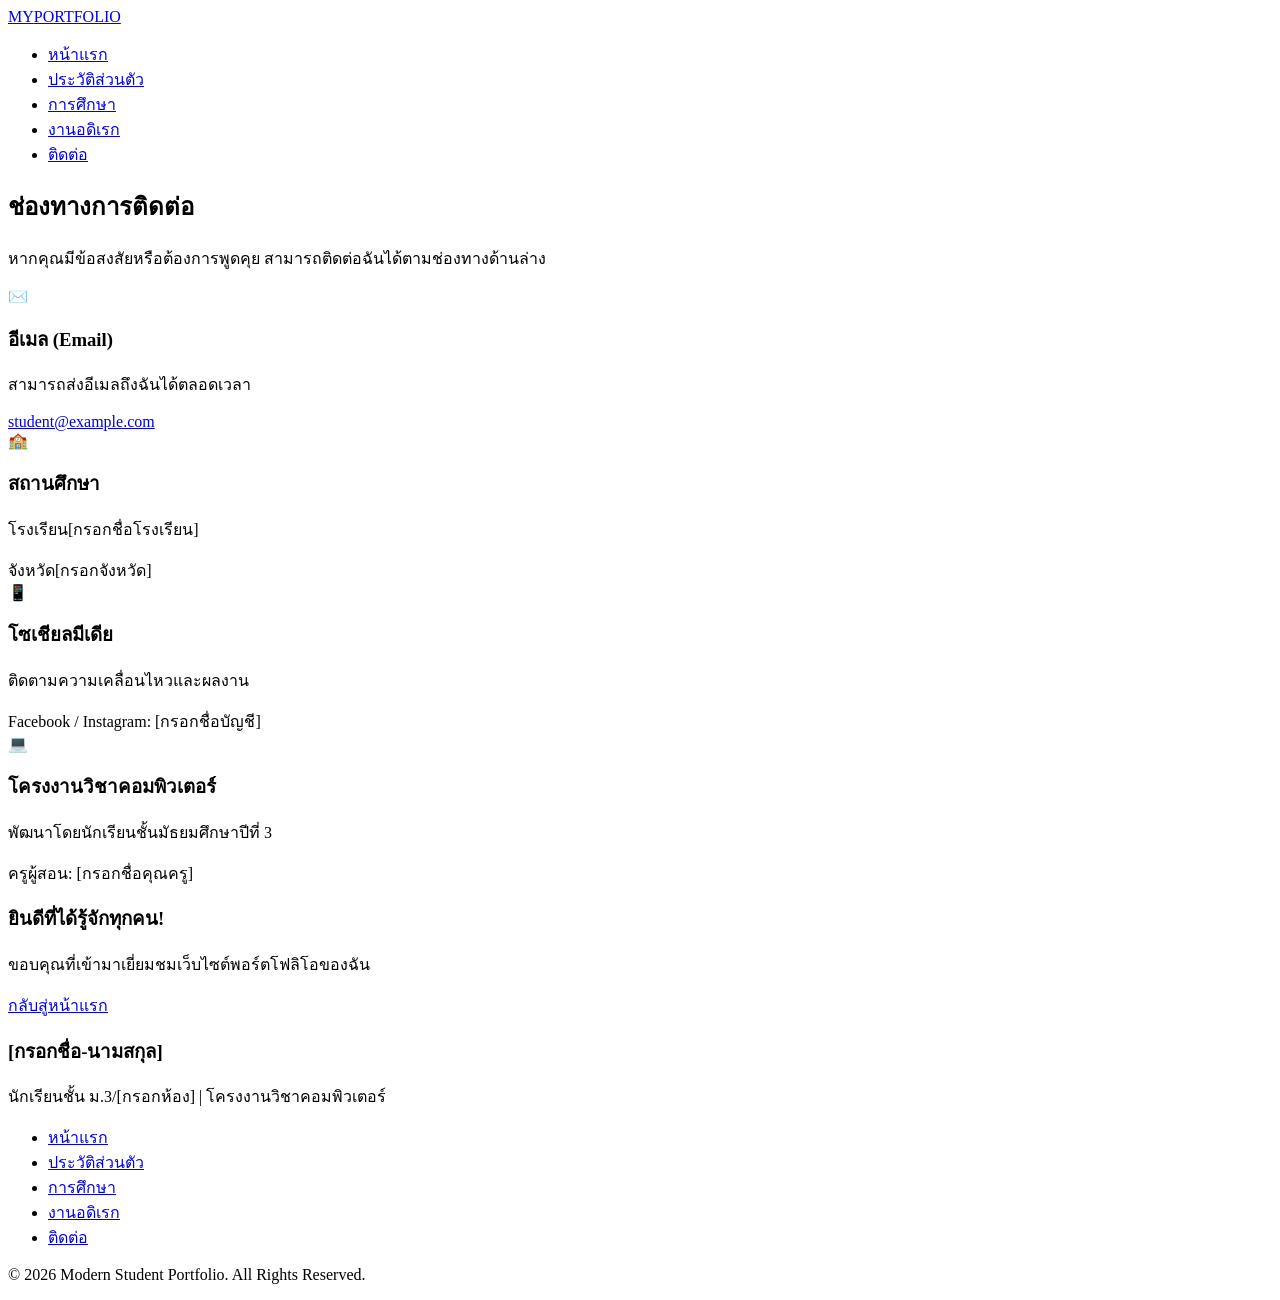
==== contact.html @ f3eb0094 "Create contact.html" ====
<!DOCTYPE html>
<html lang="th">
<head>
    <meta charset="UTF-8">
    <meta name="viewport" content="width=device-width, initial-scale=1.0">
    <title>ติดต่อ | Student Portfolio ม.3</title>
    <link rel="preconnect" href="https://fonts.googleapis.com">
    <link rel="preconnect" href="https://fonts.gstatic.com" crossorigin>
    <link href="https://fonts.googleapis.com/css2?family=Kanit:wght@300;400;500;600;700&display=swap" rel="stylesheet">
    <link rel="stylesheet" href="style.css">
</head>
<body>

    <!-- Navigation Bar -->
    <header class="navbar-container">
        <nav class="navbar">
            <a href="index.html" class="logo">
                <span class="logo-accent">MY</span>PORTFOLIO
            </a>
            <ul class="nav-menu">
                <li><a href="index.html" class="nav-link">หน้าแรก</a></li>
                <li><a href="profile.html" class="nav-link">ประวัติส่วนตัว</a></li>
                <li><a href="education.html" class="nav-link">การศึกษา</a></li>
                <li><a href="hobby.html" class="nav-link">งานอดิเรก</a></li>
                <li><a href="contact.html" class="nav-link active">ติดต่อ</a></li>
            </ul>
        </nav>
    </header>

    <main class="container section">
        <div class="page-title">
            <h2>ช่องทางการติดต่อ</h2>
            <p>หากคุณมีข้อสงสัยหรือต้องการพูดคุย สามารถติดต่อฉันได้ตามช่องทางด้านล่าง</p>
        </div>

        <div class="grid-2 contact-layout">
            <div class="card contact-card">
                <div class="contact-icon">✉️</div>
                <h3>อีเมล (Email)</h3>
                <p>สามารถส่งอีเมลถึงฉันได้ตลอดเวลา</p>
                <a href="mailto:student@example.com" class="contact-link">student@example.com</a>
            </div>

            <div class="card contact-card">
                <div class="contact-icon">🏫</div>
                <h3>สถานศึกษา</h3>
                <p>โรงเรียน[กรอกชื่อโรงเรียน]</p>
                <span class="contact-text">จังหวัด[กรอกจังหวัด]</span>
            </div>

            <div class="card contact-card">
                <div class="contact-icon">📱</div>
                <h3>โซเชียลมีเดีย</h3>
                <p>ติดตามความเคลื่อนไหวและผลงาน</p>
                <span class="contact-text">Facebook / Instagram: [กรอกชื่อบัญชี]</span>
            </div>

            <div class="card contact-card">
                <div class="contact-icon">💻</div>
                <h3>โครงงานวิชาคอมพิวเตอร์</h3>
                <p>พัฒนาโดยนักเรียนชั้นมัธยมศึกษาปีที่ 3</p>
                <span class="contact-text">ครูผู้สอน: [กรอกชื่อคุณครู]</span>
            </div>
        </div>

        <div class="cta-box card">
            <h3>ยินดีที่ได้รู้จักทุกคน!</h3>
            <p>ขอบคุณที่เข้ามาเยี่ยมชมเว็บไซต์พอร์ตโฟลิโอของฉัน</p>
            <a href="index.html" class="btn btn-primary">กลับสู่หน้าแรก</a>
        </div>
    </main>

    <!-- Footer -->
    <footer class="footer">
        <div class="container footer-content">
            <div class="footer-info">
                <h3>[กรอกชื่อ-นามสกุล]</h3>
                <p>นักเรียนชั้น ม.3/[กรอกห้อง] | โครงงานวิชาคอมพิวเตอร์</p>
            </div>
            <ul class="footer-links">
                <li><a href="index.html">หน้าแรก</a></li>
                <li><a href="profile.html">ประวัติส่วนตัว</a></li>
                <li><a href="education.html">การศึกษา</a></li>
                <li><a href="hobby.html">งานอดิเรก</a></li>
                <li><a href="contact.html">ติดต่อ</a></li>
            </ul>
        </div>
        <div class="footer-bottom">
            <p>&copy; 2026 Modern Student Portfolio. All Rights Reserved.</p>
        </div>
    </footer>

</body>
</html>
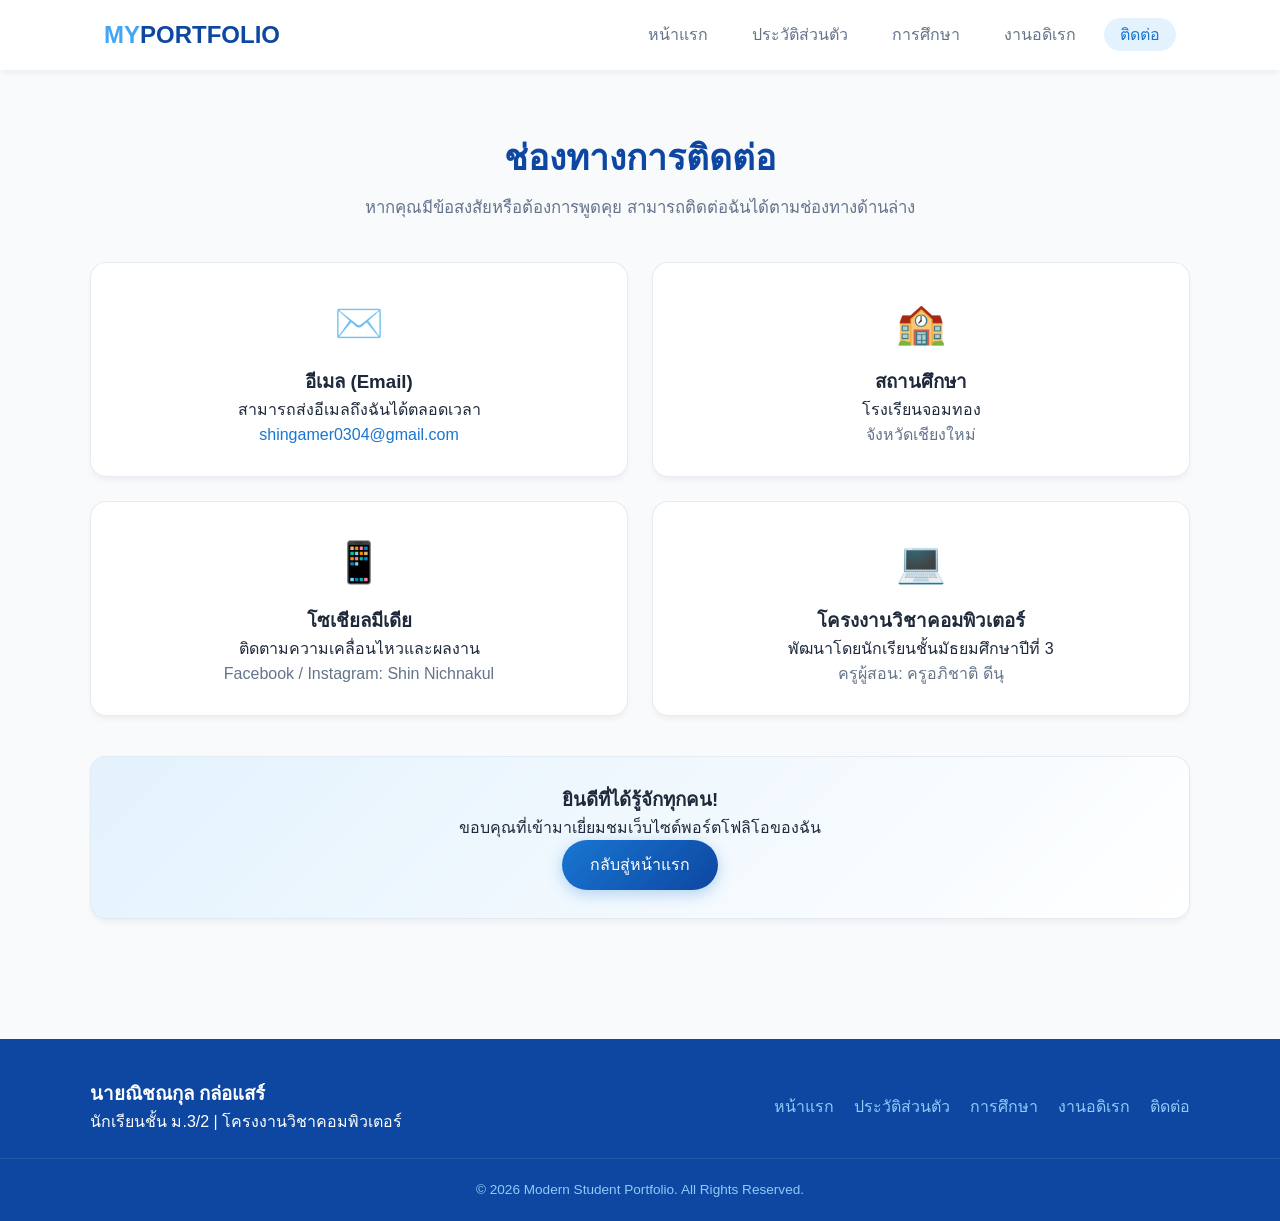
==== commit 57332af9: "Update contact.html" ====
--- a/contact.html
+++ b/contact.html
@@ -38,28 +38,28 @@
                 <div class="contact-icon">✉️</div>
                 <h3>อีเมล (Email)</h3>
                 <p>สามารถส่งอีเมลถึงฉันได้ตลอดเวลา</p>
-                <a href="mailto:student@example.com" class="contact-link">student@example.com</a>
+                <a href="shingamer0304@gmail.com" class="contact-link">shingamer0304@gmail.com</a>
             </div>
 
             <div class="card contact-card">
                 <div class="contact-icon">🏫</div>
                 <h3>สถานศึกษา</h3>
-                <p>โรงเรียน[กรอกชื่อโรงเรียน]</p>
-                <span class="contact-text">จังหวัด[กรอกจังหวัด]</span>
+                <p>โรงเรียนจอมทอง</p>
+                <span class="contact-text">จังหวัดเชียงใหม่</span>
             </div>
 
             <div class="card contact-card">
                 <div class="contact-icon">📱</div>
                 <h3>โซเชียลมีเดีย</h3>
                 <p>ติดตามความเคลื่อนไหวและผลงาน</p>
-                <span class="contact-text">Facebook / Instagram: [กรอกชื่อบัญชี]</span>
+                <span class="contact-text">Facebook / Instagram: Shin Nichnakul</span>
             </div>
 
             <div class="card contact-card">
                 <div class="contact-icon">💻</div>
                 <h3>โครงงานวิชาคอมพิวเตอร์</h3>
                 <p>พัฒนาโดยนักเรียนชั้นมัธยมศึกษาปีที่ 3</p>
-                <span class="contact-text">ครูผู้สอน: [กรอกชื่อคุณครู]</span>
+                <span class="contact-text">ครูผู้สอน: ครูอภิชาติ ดีนุ</span>
             </div>
         </div>
 
@@ -74,8 +74,8 @@
     <footer class="footer">
         <div class="container footer-content">
             <div class="footer-info">
-                <h3>[กรอกชื่อ-นามสกุล]</h3>
-                <p>นักเรียนชั้น ม.3/[กรอกห้อง] | โครงงานวิชาคอมพิวเตอร์</p>
+                <h3>นายณิชณกุล กล่อแสร์</h3>
+                <p>นักเรียนชั้น ม.3/2 | โครงงานวิชาคอมพิวเตอร์</p>
             </div>
             <ul class="footer-links">
                 <li><a href="index.html">หน้าแรก</a></li>
--- a/style.css
+++ b/style.css
@@ -0,0 +1,581 @@
+/* =========================================
+   1. ROOT VARIABLES & BASIC RESET
+   ========================================= */
+:root {
+    --primary-dark: #0D47A1;
+    --primary-main: #1976D2;
+    --primary-light: #42A5F5;
+    --accent-soft: #90CAF9;
+    --bg-light: #F8FAFC;
+    --bg-card: #FFFFFF;
+    --text-dark: #1E293B;
+    --text-muted: #64748B;
+    --shadow-sm: 0 4px 6px -1px rgba(0, 0, 0, 0.05);
+    --shadow-md: 0 10px 25px -5px rgba(25, 118, 210, 0.12);
+    --radius-md: 16px;
+    --radius-lg: 24px;
+    --transition: all 0.3s ease;
+}
+
+* {
+    margin: 0;
+    padding: 0;
+    box-sizing: border-box;
+    font-family: 'Kanit', sans-serif;
+}
+
+body {
+    background-color: var(--bg-light);
+    color: var(--text-dark);
+    line-height: 1.6;
+    display: flex;
+    flex-direction: column;
+    min-height: 100vh;
+}
+
+main {
+    flex: 1;
+}
+
+a {
+    text-decoration: none;
+    color: inherit;
+}
+
+/* =========================================
+   2. LAYOUT & CONTAINERS
+   ========================================= */
+.container {
+    width: 90%;
+    max-width: 1100px;
+    margin: 0 auto;
+}
+
+.section {
+    padding: 60px 0;
+}
+
+.grid-2 {
+    display: grid;
+    grid-template-columns: repeat(2, 1fr);
+    gap: 24px;
+}
+
+.grid-3 {
+    display: grid;
+    grid-template-columns: repeat(3, 1fr);
+    gap: 24px;
+}
+
+.page-title {
+    text-align: center;
+    margin-bottom: 40px;
+}
+
+.page-title h2 {
+    font-size: 2.2rem;
+    color: var(--primary-dark);
+    margin-bottom: 8px;
+}
+
+.page-title p {
+    color: var(--text-muted);
+    font-size: 1.05rem;
+}
+
+/* =========================================
+   3. NAVIGATION BAR
+   ========================================= */
+.navbar-container {
+    position: sticky;
+    top: 0;
+    background: rgba(255, 255, 255, 0.9);
+    backdrop-filter: blur(10px);
+    box-shadow: var(--shadow-sm);
+    z-index: 1000;
+}
+
+.navbar {
+    display: flex;
+    justify-content: space-between;
+    align-items: center;
+    padding: 16px 5%;
+    max-width: 1200px;
+    margin: 0 auto;
+}
+
+.logo {
+    font-size: 1.5rem;
+    font-weight: 700;
+    color: var(--primary-dark);
+}
+
+.logo-accent {
+    color: var(--primary-light);
+}
+
+.nav-menu {
+    display: flex;
+    list-style: none;
+    gap: 12px;
+}
+
+.nav-link {
+    padding: 8px 16px;
+    border-radius: 20px;
+    font-weight: 500;
+    color: var(--text-muted);
+    transition: var(--transition);
+}
+
+.nav-link:hover, .nav-link.active {
+    color: var(--primary-main);
+    background-color: #E3F2FD;
+}
+
+/* =========================================
+   4. HERO SECTION
+   ========================================= */
+.hero-section {
+    padding: 80px 0 60px;
+    background: linear-gradient(135deg, #E3F2FD 0%, #FFFFFF 100%);
+}
+
+.hero-container {
+    display: flex;
+    align-items: center;
+    justify-content: space-between;
+    width: 90%;
+    max-width: 1100px;
+    margin: 0 auto;
+    gap: 40px;
+}
+
+.hero-content {
+    flex: 1;
+}
+
+.badge {
+    display: inline-block;
+    background-color: #E3F2FD;
+    color: var(--primary-main);
+    padding: 6px 16px;
+    border-radius: 50px;
+    font-size: 0.9rem;
+    font-weight: 500;
+    margin-bottom: 16px;
+    border: 1px solid var(--accent-soft);
+}
+
+.hero-title {
+    font-size: 2.8rem;
+    line-height: 1.2;
+    color: var(--primary-dark);
+    margin-bottom: 16px;
+}
+
+.highlight {
+    color: var(--primary-main);
+}
+
+.hero-subtitle {
+    font-size: 1.1rem;
+    color: var(--text-muted);
+    margin-bottom: 30px;
+}
+
+.hero-buttons {
+    display: flex;
+    gap: 16px;
+}
+
+.hero-image-wrapper {
+    position: relative;
+    flex: 1;
+    display: flex;
+    justify-content: center;
+}
+
+.bg-shape {
+    position: absolute;
+    width: 320px;
+    height: 320px;
+    background: linear-gradient(135deg, var(--primary-light), var(--primary-dark));
+    border-radius: 30% 70% 70% 30% / 30% 30% 70% 70%;
+    z-index: 1;
+    opacity: 0.15;
+    animation: morph 8s ease-in-out infinite alternate;
+}
+
+.hero-img {
+    width: 280px;
+    height: 280px;
+    border-radius: 50%;
+    object-fit: cover;
+    z-index: 2;
+    border: 6px solid #FFFFFF;
+    box-shadow: var(--shadow-md);
+    transition: var(--transition);
+}
+
+.hero-img:hover {
+    transform: scale(1.03);
+}
+
+@keyframes morph {
+    0% { border-radius: 30% 70% 70% 30% / 30% 30% 70% 70%; }
+    100% { border-radius: 70% 30% 30% 70% / 70% 70% 30% 30%; }
+}
+
+/* =========================================
+   5. BUTTONS & CARDS
+   ========================================= */
+.btn {
+    display: inline-block;
+    padding: 12px 28px;
+    border-radius: 30px;
+    font-weight: 500;
+    transition: var(--transition);
+    cursor: pointer;
+}
+
+.btn-primary {
+    background: linear-gradient(135deg, var(--primary-main), var(--primary-dark));
+    color: #FFFFFF;
+    box-shadow: 0 4px 15px rgba(25, 118, 210, 0.3);
+}
+
+.btn-primary:hover {
+    transform: translateY(-2px);
+    box-shadow: 0 6px 20px rgba(25, 118, 210, 0.4);
+}
+
+.btn-outline {
+    border: 2px solid var(--primary-main);
+    color: var(--primary-main);
+    background: transparent;
+}
+
+.btn-outline:hover {
+    background-color: #E3F2FD;
+}
+
+.card {
+    background: var(--bg-card);
+    border-radius: var(--radius-md);
+    padding: 28px;
+    box-shadow: var(--shadow-sm);
+    border: 1px solid rgba(226, 232, 240, 0.8);
+    transition: var(--transition);
+}
+
+.card:hover {
+    transform: translateY(-5px);
+    box-shadow: var(--shadow-md);
+}
+
+/* Highlight Cards */
+.highlight-card {
+    text-align: center;
+}
+
+.card-icon {
+    font-size: 2.5rem;
+    margin-bottom: 12px;
+}
+
+.highlight-card h3 {
+    color: var(--primary-dark);
+    margin-bottom: 8px;
+}
+
+/* =========================================
+   6. PROFILE PAGE
+   ========================================= */
+.profile-layout {
+    display: grid;
+    grid-template-columns: 320px 1fr;
+    gap: 30px;
+}
+
+.profile-card-main {
+    background: var(--bg-card);
+    border-radius: var(--radius-lg);
+    padding: 30px;
+    text-align: center;
+    box-shadow: var(--shadow-sm);
+    border: 1px solid rgba(226, 232, 240, 0.8);
+}
+
+.profile-img-container {
+    margin-bottom: 20px;
+}
+
+.profile-img {
+    width: 200px;
+    height: 200px;
+    border-radius: 50%;
+    object-fit: cover;
+    border: 4px solid var(--accent-soft);
+}
+
+.profile-tag {
+    display: inline-block;
+    margin-top: 10px;
+    background-color: #E3F2FD;
+    color: var(--primary-main);
+    padding: 4px 12px;
+    border-radius: 20px;
+    font-size: 0.9rem;
+}
+
+.profile-details {
+    display: flex;
+    flex-direction: column;
+    gap: 24px;
+}
+
+.info-grid {
+    display: grid;
+    grid-template-columns: repeat(2, 1fr);
+    gap: 16px;
+    margin-top: 16px;
+}
+
+.info-item {
+    display: flex;
+    flex-direction: column;
+}
+
+.info-label {
+    font-size: 0.85rem;
+    color: var(--text-muted);
+}
+
+.info-value {
+    font-weight: 500;
+    color: var(--text-dark);
+}
+
+/* =========================================
+   7. EDUCATION & TIMELINE
+   ========================================= */
+.timeline-wrapper {
+    position: relative;
+    max-width: 800px;
+    margin: 0 auto 50px;
+    padding-left: 30px;
+}
+
+.timeline-wrapper::before {
+    content: '';
+    position: absolute;
+    left: 7px;
+    top: 0;
+    bottom: 0;
+    width: 3px;
+    background: #E2E8F0;
+}
+
+.timeline-item {
+    position: relative;
+    margin-bottom: 30px;
+}
+
+.timeline-dot {
+    position: absolute;
+    left: -30px;
+    top: 20px;
+    width: 16px;
+    height: 16px;
+    border-radius: 50%;
+    background: var(--text-muted);
+    border: 3px solid #FFFFFF;
+}
+
+.active-dot {
+    background: var(--primary-main);
+    box-shadow: 0 0 0 4px rgba(25, 118, 210, 0.2);
+}
+
+.timeline-year {
+    font-size: 0.85rem;
+    color: var(--primary-main);
+    font-weight: 600;
+}
+
+.active-card {
+    border-left: 4px solid var(--primary-main);
+}
+
+.timeline-badge {
+    background-color: var(--primary-main);
+    color: #FFFFFF;
+    font-size: 0.75rem;
+    padding: 2px 8px;
+    border-radius: 10px;
+    margin-left: 8px;
+}
+
+.section-subtitle {
+    text-align: center;
+    margin-bottom: 20px;
+    color: var(--primary-dark);
+}
+
+.table-responsive {
+    overflow-x: auto;
+}
+
+.custom-table {
+    width: 100%;
+    border-collapse: collapse;
+    background: var(--bg-card);
+    border-radius: var(--radius-md);
+    overflow: hidden;
+    box-shadow: var(--shadow-sm);
+}
+
+.custom-table th, .custom-table td {
+    padding: 16px 20px;
+    text-align: left;
+}
+
+.custom-table th {
+    background-color: #E3F2FD;
+    color: var(--primary-dark);
+    font-weight: 600;
+}
+
+.custom-table tr:not(:last-child) {
+    border-bottom: 1px solid #E2E8F0;
+}
+
+.status-badge {
+    padding: 4px 12px;
+    border-radius: 20px;
+    font-size: 0.85rem;
+    font-weight: 500;
+}
+
+.status-done { background: #E2E8F0; color: var(--text-muted); }
+.status-now { background: #E3F2FD; color: var(--primary-main); }
+
+/* =========================================
+   8. HOBBY & CONTACT
+   ========================================= */
+.hobby-card {
+    text-align: center;
+}
+
+.hobby-icon {
+    font-size: 3rem;
+    margin-bottom: 16px;
+}
+
+.contact-card {
+    text-align: center;
+}
+
+.contact-icon {
+    font-size: 2.5rem;
+    margin-bottom: 12px;
+}
+
+.contact-link {
+    color: var(--primary-main);
+    font-weight: 500;
+}
+
+.contact-text {
+    color: var(--text-muted);
+}
+
+.cta-box {
+    text-align: center;
+    margin-top: 40px;
+    background: linear-gradient(135deg, #E3F2FD, #FFFFFF);
+}
+
+/* =========================================
+   9. FOOTER
+   ========================================= */
+.footer {
+    background-color: var(--primary-dark);
+    color: #FFFFFF;
+    padding: 40px 0 20px;
+    margin-top: 60px;
+}
+
+.footer-content {
+    display: flex;
+    justify-content: space-between;
+    align-items: center;
+    margin-bottom: 24px;
+}
+
+.footer-links {
+    display: flex;
+    list-style: none;
+    gap: 20px;
+}
+
+.footer-links a {
+    color: var(--accent-soft);
+    transition: var(--transition);
+}
+
+.footer-links a:hover {
+    color: #FFFFFF;
+}
+
+.footer-bottom {
+    text-align: center;
+    padding-top: 20px;
+    border-top: 1px solid rgba(255, 255, 255, 0.1);
+    font-size: 0.85rem;
+    color: var(--accent-soft);
+}
+
+/* =========================================
+   10. RESPONSIVE DESIGN (MEDIA QUERIES)
+   ========================================= */
+@media (max-width: 900px) {
+    .grid-3 {
+        grid-template-columns: repeat(2, 1fr);
+    }
+}
+
+@media (max-width: 768px) {
+    .navbar {
+        flex-direction: column;
+        gap: 12px;
+    }
+
+    .hero-container {
+        flex-direction: column-reverse;
+        text-align: center;
+    }
+
+    .hero-buttons {
+        justify-content: center;
+    }
+
+    .profile-layout {
+        grid-template-columns: 1fr;
+    }
+
+    .grid-2, .grid-3 {
+        grid-template-columns: 1fr;
+    }
+
+    .info-grid {
+        grid-template-columns: 1fr;
+    }
+
+    .footer-content {
+        flex-direction: column;
+        gap: 20px;
+        text-align: center;
+    }
+}
